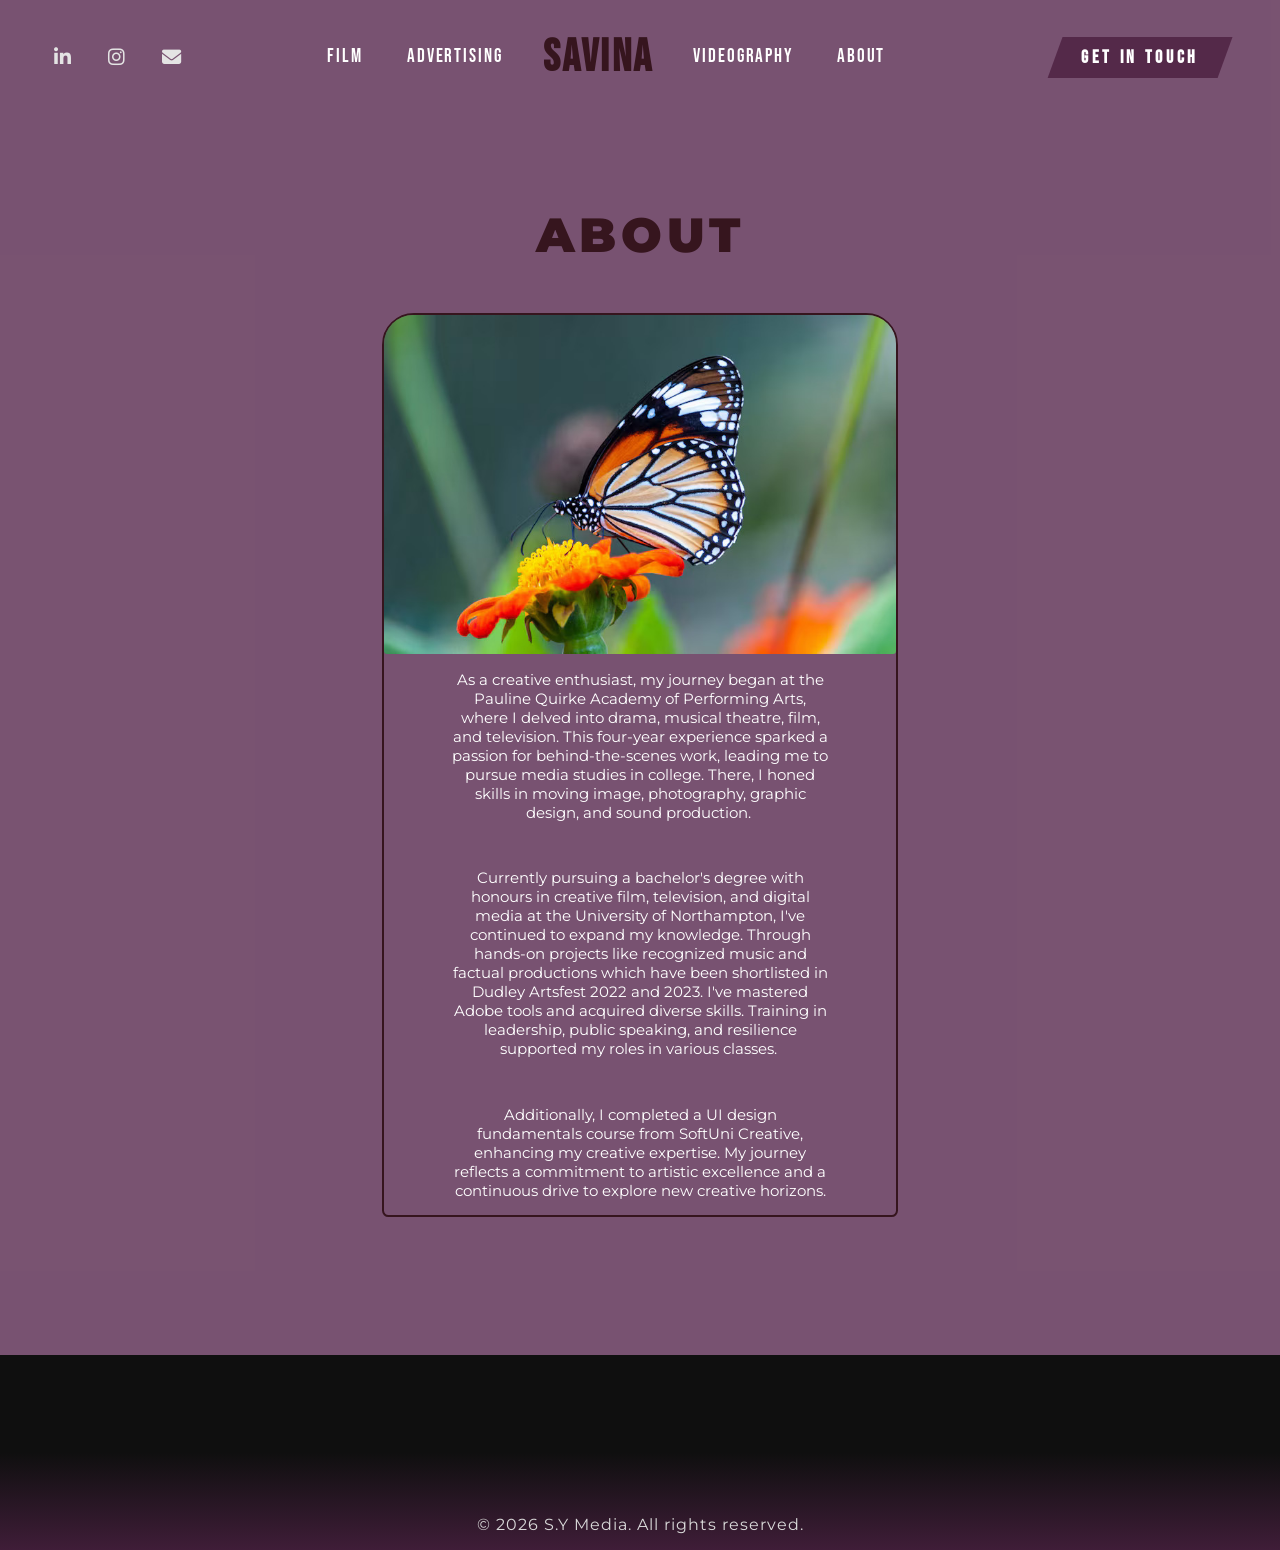
==== about.html @ eca051d2 "mobile navbar setup" ====
<!DOCTYPE html>
<html lang="en">

<head>
    <meta charset="UTF-8">
    <meta name="viewport" content="width=device-width, initial-scale=1.0">
    <title>About</title>
    <link rel="stylesheet" href="style.css">
    <link rel="stylesheet" href="https://cdnjs.cloudflare.com/ajax/libs/font-awesome/6.5.1/css/all.min.css">
    <script src="script.js" defer></script>
</head>

<body>

    <div class="hero-about">
        <nav>
            <a class="expand-nav"></a>
            <a class="retract-nav"></a>
            <div class="icons">
                <a href="https://www.linkedin.com/in/savina-y/" target="_blank"><i
                        class="fa-brands fa-linkedin-in"></i></a>
                <a href="https://www.instagram.com/savina.y.media/" target="_blank"><i
                        class="fa-brands fa-instagram"></i></a>
                <a href="mailto:savina.yona@gmail.com"><i class="fa-solid fa-envelope"></i></a>
            </div>
            <ul>
                <li><a href="index.html" class="savina-navbar-mobile">Savina</a></li>
                <li><a href="film.html" class="underline-anim">Film</a></li>
                <li><a href="advertising.html" class="underline-anim">Advertising</a></li>
                <li><a href="index.html" class="savina-navbar">Savina</a></li>
                <li><a href="videography.html" class="underline-anim">videography</a></li>
                <li><a href="about.html" class="underline-anim">About</a></li>
            </ul>
            <div class="get-in-touch">
                <a href="mailto:savina.yona@gmail.com">get in touch</a>
            </div>
        </nav>

        <header class="about">
            <h1>About</h1>
            <div class="about-container">
                <div class="about-writing">
                    <p>
                        As a creative enthusiast, my journey began at the Pauline Quirke Academy of Performing Arts,
                        where I
                        delved into drama, musical theatre, film, and television. This four-year experience sparked a
                        passion for behind-the-scenes work, leading me to pursue media studies in college. There, I
                        honed
                        skills in moving image, photography, graphic design, and sound production. 
                    </p>
                    <p>
                        Currently pursuing a bachelor's degree with honours in creative film, television, and digital
                        media
                        at the University of Northampton, I've continued to expand my knowledge. Through hands-on
                        projects
                        like recognized music and factual productions which have been shortlisted in Dudley Artsfest
                        2022
                        and 2023. I've mastered Adobe tools and acquired diverse skills. Training in leadership, public
                        speaking, and resilience supported my roles in various classes. 
                    </p>
                    <p>
                        Additionally, I completed a UI design fundamentals course from SoftUni Creative, enhancing my
                        creative expertise. My journey reflects a commitment to artistic excellence and a continuous
                        drive
                        to explore new creative horizons.
                    </p>
                </div>
                <img src="./assets/image-1.jpg" alt="Savina Yonashkova">
            </div>
        </header>
    </div>

    <footer>
        <p>&copy; 2026 S.Y Media. All rights reserved.</p>
    </footer>
</body>

</html>
---- style.css ----
@import url('https://fonts.googleapis.com/css2?family=Bebas+Neue&family=Titan+One&display=swap');
@import url('https://fonts.googleapis.com/css2?family=Montserrat:ital,wght@0,100..900;1,100..900&display=swap');

:root {
    --accent-color: #36151E;
}

* {
    font-family: "Bebas Neue", sans-serif;
    padding: 0;
    margin: 0;
}



/* Background Video */
.hero {
    position: relative;
    height: 100vh;
    overflow: hidden;
}

#bg-video {
    position: absolute;
    top: 0;
    left: 0;
    width: 100%;
    height: 100%;
    object-fit: cover;
    z-index: -1;
}

.hero nav {
    position: absolute;
    top: 0;
    left: 0;
    width: 100%;
}

.hero header {
    position: absolute;
    top: 40%;
    left: 50%;
    transform: translate(-50%, -50%);
    z-index: 1;
    text-align: center;
}

nav {
    z-index: 1;
}

.hero::after {
    content: "";
    position: absolute;
    inset: 0;
    background: rgba(0, 0, 0, 0.507);
}



/* Navbar */
.savina-navbar-mobile {
    display: none;
}

nav {
    display: flex;
    align-items: center;
}

nav ul {
    display: flex;
    margin: 0 auto;
    gap: 1rem;
    align-items: center;
}

.get-in-touch {

    position: relative;
    margin: 2em 3em;
    letter-spacing: .2em;
    padding: .5em 1.2em;
    font-weight: 100;
    font-size: 1.15em;
    cursor: pointer;
}

.get-in-touch::before {
    content: "";
    position: absolute;
    inset: 0;
    background: var(--accent-color);
    transform: skew(340deg);
    z-index: -1;
}

.get-in-touch:hover::before {
    background: #7c3b4c;
}

.get-in-touch a {
    color: white;
}

.savina-navbar {
    width: auto;
    max-width: none;
    font-size: 2.8em;
    letter-spacing: -1px;
    letter-spacing: .05em;
    color: var(--accent-color);
    font-weight: 1000;
    align-self: center;
    margin: 0;
}

nav .icons {
    margin-left: 1.5em;
}

nav i {
    padding: .25em;
    font-size: 1.2em;
    color: #e4e4e4;

}

.icons a {
    display: inline-flex;
    width: 45px;
    height: 45px;
    align-items: center;
    justify-content: center;
    border-radius: 50%;
    color: #091114;
    transition: all 0.3s ease;
}

/* LinkedIn */
.icons a:nth-child(1):hover {
    color: white;
    text-shadow:
        0 0 10px #0ce5da,
        0 0 20px #0ce5da;
    transform: translateY(-3px) scale(1.1);
}

/* Instagram */
.icons a:nth-child(2):hover {
    color: white;
    text-shadow:
        0 0 8px #833ab4,
        0 0 16px #c13584;
    transform: translateY(-3px) scale(1.1);
}

/* Email */
.icons a:nth-child(3):hover {
    color: white;
    text-shadow:
        0 0 8px #dfc1c1,
        0 0 16px #c13584;
    transform: translateY(-3px) scale(1.1);
}

nav li {
    list-style: none
}

nav a {
    margin: 0.5em;
    margin: .2em;
    font-weight: 600;
    text-transform: uppercase;
    text-decoration: none;
}

nav ul a {
    position: relative;
    letter-spacing: .1em;
    padding: 0 10px;
    display: block;
    color: #fff;
    font-weight: 200;
    font-size: 1.2em;
    line-height: 2em;
}

nav ul a.underline-anim::after {
    content: "";
    position: absolute;
    left: 0;
    bottom: -3px;
    width: 100%;
    height: 2px;
    background: white;
    transform: scaleX(0);
    transform-origin: center;
    transition: transform 0.4s ease;
}

nav ul a:hover::after {
    transform: scaleX(1);
}



/* Header */
header {
    background-color: transparent;
    color: white;
    grid-area: header;
    display: flex;
    justify-content: center;
    align-items: center;
    flex-direction: column;
}

header div {
    display: flex;
    flex-direction: row;
    justify-content: center;
    align-items: center;
}

header h1 {
    text-transform: uppercase;
    letter-spacing: .03em;
    padding: 0em .15em;
    font-size: 5em;
    line-height: 85px;
    font-weight: 900;
}

header div h1 {
    font-family: "Montserrat", sans-serif;
    background: linear-gradient(110deg, #ffffff, var(--accent-color));
    -webkit-background-clip: text;
    -webkit-text-fill-color: transparent;
}

header>h1 {
    font-size: 3em;
    font-weight: 400;
    line-height: 60px;
    letter-spacing: 10px;
}


/* Headers without the background video */
.hero-film,
.hero-advertising,
.hero-videography,
.hero-about {
    background-color: #5c2e53d2;
    height: min-content;
}

.film,
.advertising,
.videography,
.about {
    display: flex;
    flex-direction: column;
    align-items: center;
    justify-content: center;

    margin: 7% 0;
    height: 100%;
}

.film h1,
.advertising h1,
.videography h1,
.about h1 {
    font-family: "Montserrat", sans-serif;
    font-size: 3em;
    font-weight: 900;
    text-transform: uppercase;
    letter-spacing: .1em;
    color: var(--accent-color);
}

.film div,
.advertising div {
    width: 50%;
    margin: 3% auto 0;

    display: grid;
    grid-template-columns: repeat(auto-fit, minmax(280px, 1fr));
    gap: 3em;

    padding: 0 1rem;
    box-sizing: border-box;
}

.videography div {
    display: flex;
    margin-top: 3%;
    align-items: center;
    justify-content: center;
}

.film iframe,
.advertising iframe,
.videography iframe {
    width: 100%;
    aspect-ratio: 16 / 9;
    border-radius: 1em;
    cursor: pointer;
    border: none;
}


/* About */
.about-container {
    display: flex;

    width: 40%;
    margin: 3em 0;
    border: 2px solid var(--accent-color);
    border-top-left-radius: 2em;
    border-top-right-radius: 2em;
    border-bottom-right-radius: .4em;
    border-bottom-left-radius: .4em;
    flex-direction: column-reverse;
}

.about-writing {
    display: flex;
    flex-direction: column;
    gap: 1em;
    align-items: center;
    justify-content: center;
}

.about-writing p {
    font-family: "Montserrat", sans-serif;
    text-align: center;
    padding: 0 4em;
    margin: 1em .3em;
    color: #fff;
    font-size: clamp(.9em, 1.2vw, 1.15em);
    font-weight: 400;
    max-width: 800px;
}


.about img {
    width: 100%;
    height: 100%;
    object-fit: cover;

    border-top-left-radius: 1.8em;
    border-top-right-radius: 1.8em;

    border-bottom-right-radius: .2em;
    border-bottom-left-radius: .2em;
}


/* Aside */
aside {
    grid-area: aside;
    background-color: var(--accent-color);
    padding: 1em;
    position: relative;
    display: flex;
    flex-direction: column;
    justify-content: center;
    align-items: center;
}

#aside-card {
    position: relative;
    display: grid;
    grid-template-columns: 1fr 1fr;
    background-color: var(--accent-color);
    margin: 4em 5em;
    justify-items: center;
    align-items: center;
}

#aside-card p {
    font-family: "Montserrat", sans-serif;
    text-align: center;
    padding: 15% 1em;
    padding-left: 10%;
    color: #fff;
    font-size: clamp(.9em, 1.2vw, 1.15em);
    font-weight: 400;
}

#aside-card video {
    width: 30em;
    border-radius: 1em;
    margin-left: 3em;
    cursor: pointer;
}

.ad-bttn {
    position: absolute;
    top: 0;
    left: 50%;
    transform: translate(-50%, -100%);

    width: 20%;
    background: var(--accent-color);
    color: white;
    padding: .74em 4em;
    text-transform: uppercase;
    clip-path: polygon(8% 0, 92% 0, 100% 100%, 0% 100%);

    display: flex;
    align-items: center;
    justify-content: center;

    z-index: 10;
}

.ad-bttn a {
    color: #fff;
    text-align: center;
    text-decoration: none;
    font-size: 1.7em;
    font-weight: 100;
    letter-spacing: .08em;
}


/* Main */
main {
    background-color: #0f0f0f;
    color: white;
    grid-area: main;
}


/* Animated banner */
.banners {
    display: flex;
    flex-direction: column;
    overflow: hidden;
    margin: 4em 0;
}

.banner {
    overflow: hidden;
    white-space: nowrap;
    padding: 1.2em 0;
}

/* colors */
.banner:nth-child(1) {
    background-color: #726DA8;
}

.banner:nth-child(2) {
    background-color: var(--accent-color);
    z-index: 5;
}

.banner:nth-child(3) {
    background-color: #CEB7B3;
}

.banner-angled {
    transform: rotate(-3deg);
    width: 150%;
    margin-left: -25%;
}

/* marquee system */
.track {
    display: flex;
    width: max-content;
}

/* each half */
.group {
    display: flex;
}

/* text */
.track span {
    font-family: "Montserrat", sans-serif;
    font-size: 2.5rem;
    font-weight: bold;
    color: #091114;
    padding-right: 3.5rem;
}

@keyframes marquee {
    from {
        transform: translateX(0);
    }

    to {
        transform: translateX(-50%);
    }
}

/* apply animation */
.banner-right .track,
.banner-left .track {
    animation: marquee 100s linear infinite;
}

.banner-angled .track {
    animation: marquee 80s linear infinite;
}



/* My work cards */
.work-cards {
    display: grid;
    grid-template-columns: repeat(auto-fit, minmax(280px, 1fr));
    grid-auto-rows: 260px;
    gap: 1.5rem;
    margin: 4em 5vw;
}


/* Base card */
.card {
    position: relative;
    overflow: hidden;
    border-radius: 1.2rem;
    background: #111;
    transition:
        transform 0.3s ease,
        box-shadow 0.3s ease;
}


/* Featured variations */
.card.large {
    grid-column: span 2;
    grid-row: span 2;
}

.card.wide {
    grid-column: span 2;
}

.card.tall {
    grid-row: span 2;
}


/* Images */
.work-cards img {
    width: 100%;
    height: 100%;
    object-fit: cover;
    display: block;
    transition: transform 0.4s ease;
    cursor: pointer;
}


/* Hover effects */
.card:hover {
    transform: translateY(-6px);
    box-shadow: 0 12px 30px rgba(0, 0, 0, 0.25);
}

.card:hover img {
    transform: scale(1.05);
}


/* Slanted button */
.slanted-bttn {
    position: absolute;
    left: 2rem;
    bottom: 2rem;
    display: inline-block;
    z-index: 5;
}


/* Slanted button background */
.slanted-bttn::before {
    content: "";
    position: absolute;
    inset: 0;
    background: #ececec;
    transform: skew(-20deg);
    border-radius: 0.4rem;
    z-index: -1;
}


/* Slanted button text */
.slanted-bttn a {
    position: relative;
    display: inline-block;
    color: #091114;
    text-decoration: none;
    font-size: clamp(1rem, 2vw, 1.3rem);
    letter-spacing: .08em;
    padding: 0.7em 1.2em;
    font-weight: 600;
    z-index: 2;
}


/* Slanted button hover */
.slanted-bttn:hover::before {
    transform: skew(-20deg) scale(1.05);
    background: #ffffff;
}


/* Work Title */
.work-title {
    margin-top: 5em;
    display: flex;
    flex-direction: row;
    justify-content: center;
    align-items: center;
    font-size: 1.5em;
    gap: .2em;
}

.work-title h1:nth-child(1) {
    color: #ececec;
}

.work-title h1:nth-child(2) {
    color: var(--accent-color);
}



/* Footer */
footer {
    grid-area: footer;
    background: linear-gradient(180deg, #0f0f0f, #0f0f0f, #3f1d38);
}

footer p {
    font-family: "Montserrat", sans-serif;
    font-size: 1em;
    letter-spacing: 1px;
    margin: 1em;
    margin-top: 10em;
    text-align: center;
    color: #dadada;
}



/* Grid Layout */
body {
    display: grid;
    grid-template-columns: 100%;
    grid-template-rows: auto;
    grid-template-areas:
        "nav"
        "header"
        "aside"
        "main"
        "footer";
}



/* Mobile version */
@media (max-width: 900px) {

    /* Navbar */
    .get-in-touch {
        display: none;
    }

    .retract-nav {
        display: none;
    }

    .savina-navbar {
        display: none;
    }

    .icons {
        display: none;
    }


    nav {
        position: fixed;
        flex-direction: column;
        align-items: flex-start;
        justify-content: center;
        z-index: 1000;
    }

    nav::before {
        content: "";
        position: absolute;
        inset: 0;
        background-color: #36151eee;

        transform: translateX(-100%);
        transition: transform 0.4s ease-in-out;
    }

    nav ul {
        margin: 1.5em;
        z-index: 1000;
        display: flex;
        flex-direction: column;
        align-items: flex-start;
        justify-content: flex-start;

        transform: translateX(-200%);
        transition: transform 0.4s ease-in-out;
    }


    nav.open::before {
        transform: translateX(0);
    }

    nav.open ul {
        transform: translateX(0);
    }

    .savina-navbar-mobile {
        display: block;
    }

    /* BURGER ICON */
    .expand-nav,
    .retract-nav {
        position: relative;
        margin: 0% 9%;
        margin-top: 7%;
        height: 2em;
        width: 2.5em;
        border-top: .35em solid white;
        border-bottom: .35em solid white;
    }

    .expand-nav::before,
    .retract-nav::before {
        content: '';
        position: absolute;
        top: 50%;
        left: 0;
        width: 100%;
        transform: translateY(-50%);
        border-top: .35em solid #fff;
    }



    /* Header */
    .hero header {
        position: absolute;
        top: 40%;
        left: 50%;
        transform: translate(-50%, -50%);
        text-align: center;
        z-index: 2;
    }
}
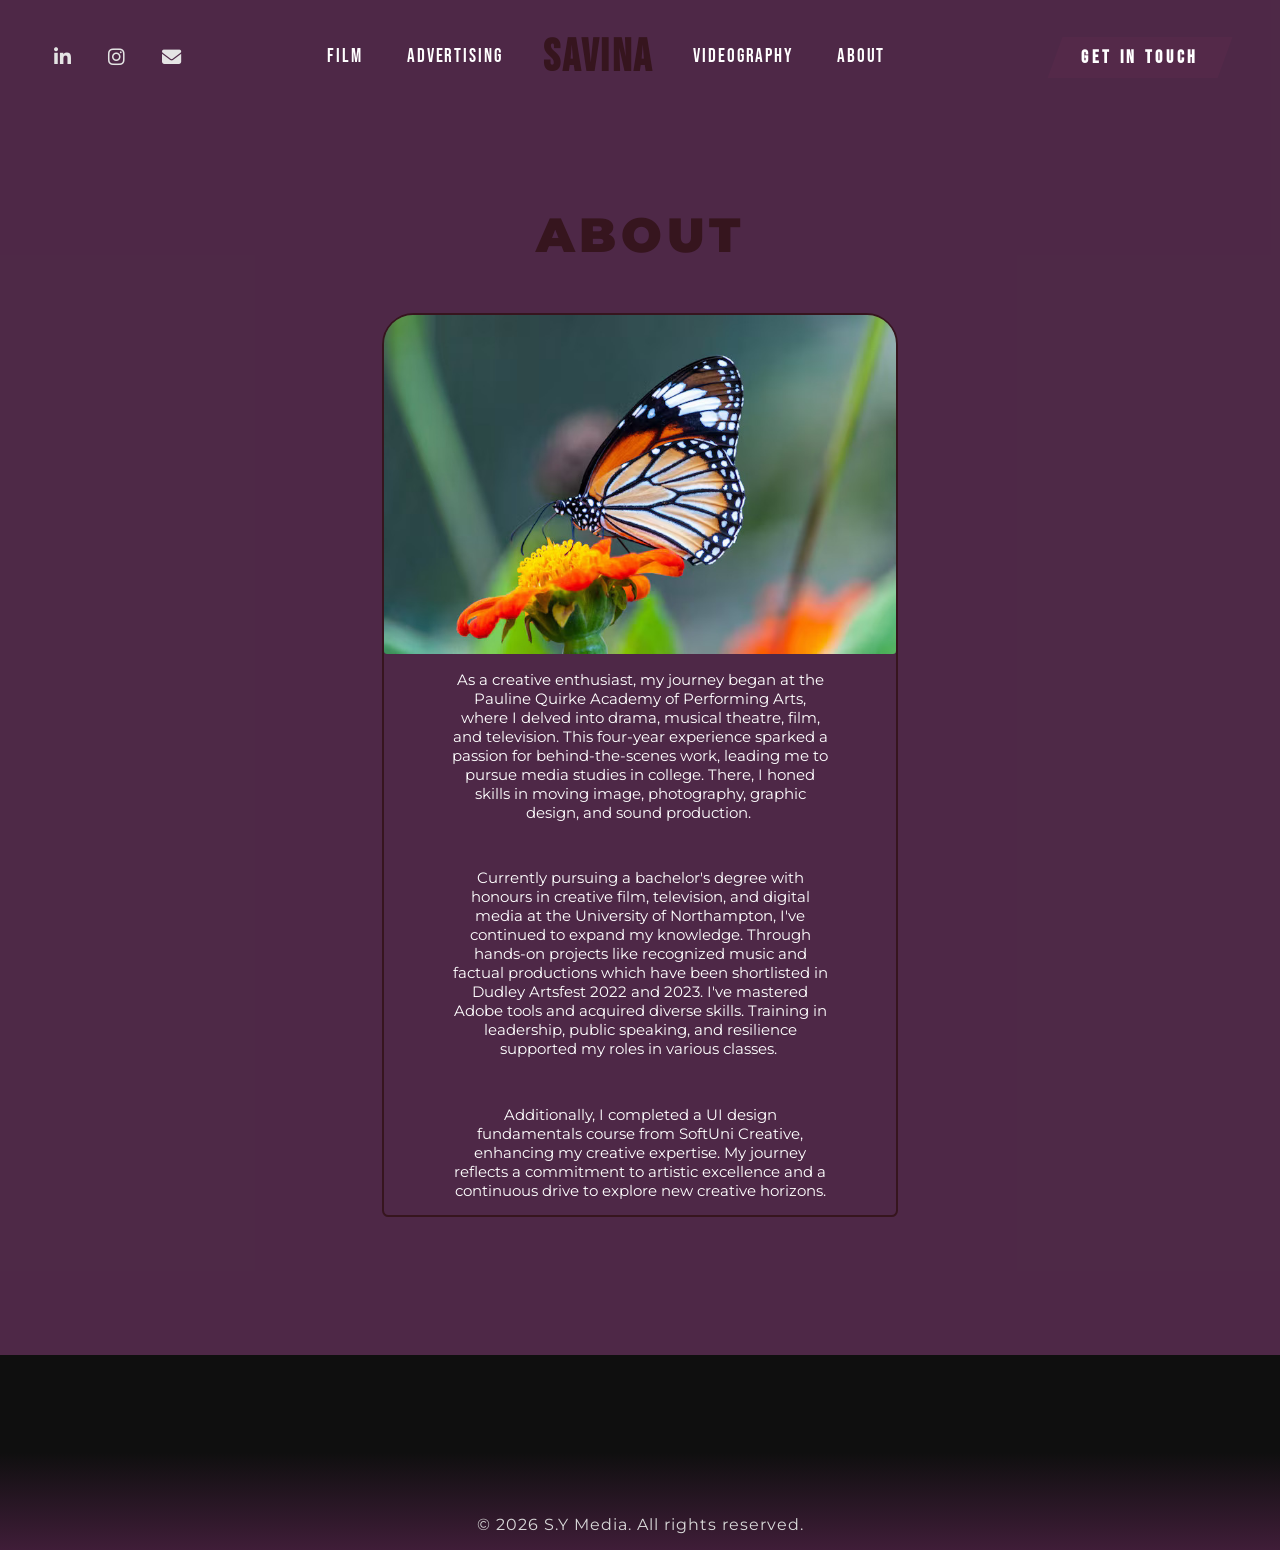
==== commit 8ea2bf5a: "mobile optimisation done for every page" ====
--- a/about.html
+++ b/about.html
@@ -24,10 +24,10 @@
                 <a href="mailto:savina.yona@gmail.com"><i class="fa-solid fa-envelope"></i></a>
             </div>
             <ul>
-                <li><a href="index.html" class="savina-navbar-mobile">Savina</a></li>
+                <li><a href="index.html" class="savina-navbar-mobile">Home</a></li>
                 <li><a href="film.html" class="underline-anim">Film</a></li>
                 <li><a href="advertising.html" class="underline-anim">Advertising</a></li>
-                <li><a href="index.html" class="savina-navbar">Savina</a></li>
+                <li class="hide-mobile"><a href="index.html" class="savina-navbar">Savina</a></li>
                 <li><a href="videography.html" class="underline-anim">videography</a></li>
                 <li><a href="about.html" class="underline-anim">About</a></li>
             </ul>
--- a/style.css
+++ b/style.css
@@ -657,6 +657,7 @@
 
 /* Grid Layout */
 body {
+    background-color: #0f0f0f;
     display: grid;
     grid-template-columns: 100%;
     grid-template-rows: auto;
@@ -670,26 +671,36 @@
 
 
 
+
 /* Mobile version */
 @media (max-width: 900px) {
 
     /* Navbar */
     .get-in-touch {
-        display: none;
+        position: absolute;
+        top: -2.5%;
+        right: -10%;
+
+        z-index: -1;
+        width: 6.5em;
+    }
+
+    .get-in-touch a {
+        font-size: .9em;
     }
 
     .retract-nav {
         display: none;
     }
 
-    .savina-navbar {
+    .savina-navbar,
+    .hide-mobile {
         display: none;
     }
 
     .icons {
         display: none;
     }
-
 
     nav {
         position: fixed;
@@ -697,6 +708,7 @@
         align-items: flex-start;
         justify-content: center;
         z-index: 1000;
+        width: 100vw;
     }
 
     nav::before {
@@ -768,4 +780,123 @@
         text-align: center;
         z-index: 2;
     }
+
+
+
+    /* Headers without the background video */
+    .film,
+    .advertising,
+    .videography,
+    .about {
+        margin: 40% 0;
+    }
+
+    .film h1,
+    .advertising h1,
+    .videography h1,
+    .about h1 {
+        font-size: 2em;
+    }
+
+    .film div,
+    .advertising div {
+        width: 100%;
+        margin: 5% 0;
+
+        grid-template-columns: 1fr;
+    }
+
+    .videography iframe {
+        margin-top: 1em;
+        width: 100%;
+        height: 100%;
+    }
+
+
+
+    /* Aside */
+    #aside-card {
+        grid-template-columns: 1fr;
+    }
+
+    #aside-card p {
+        font-size: 1em;
+        width: 150%;
+    }
+
+    #aside-card video {
+        width: 150%;
+    }
+
+    .ad-bttn {
+        position: absolute;
+        top: 0;
+        left: 50%;
+        transform: translate(-50%, -99%);
+
+        width: 40%;
+        background: var(--accent-color);
+        color: white;
+        padding: .74em 4em;
+        text-transform: uppercase;
+        clip-path: polygon(15% 0, 85% 0, 100% 100%, 0% 100%);
+
+        display: flex;
+        align-items: center;
+        justify-content: center;
+
+        z-index: 10;
+    }
+
+    .ad-bttn a {
+        font-size: 1.4em;
+        letter-spacing: .1em;
+    }
+
+
+
+    /* About */
+    .about-container {
+        width: 80%;
+    }
+
+    .about-writing {
+        gap: 1em;
+    }
+
+    .about-writing p {
+        padding: 0 1em;
+        margin: 1em .3em;
+        font-size: .9em;
+    }
+
+
+    .about img {
+        margin-bottom: 2em;
+    }
+
+
+
+
+    /* Main */
+    .banner {
+        padding: .4em 0;
+    }
+
+    .track span {
+        font-size: 2rem;
+    }
+
+    .work-cards {
+        grid-template-columns: 1fr;
+        gap: 3rem;
+        margin: 4em 5vw;
+    }
+
+
+
+    /* Footer */
+    footer p {
+        font-size: .9em;
+    }
 }
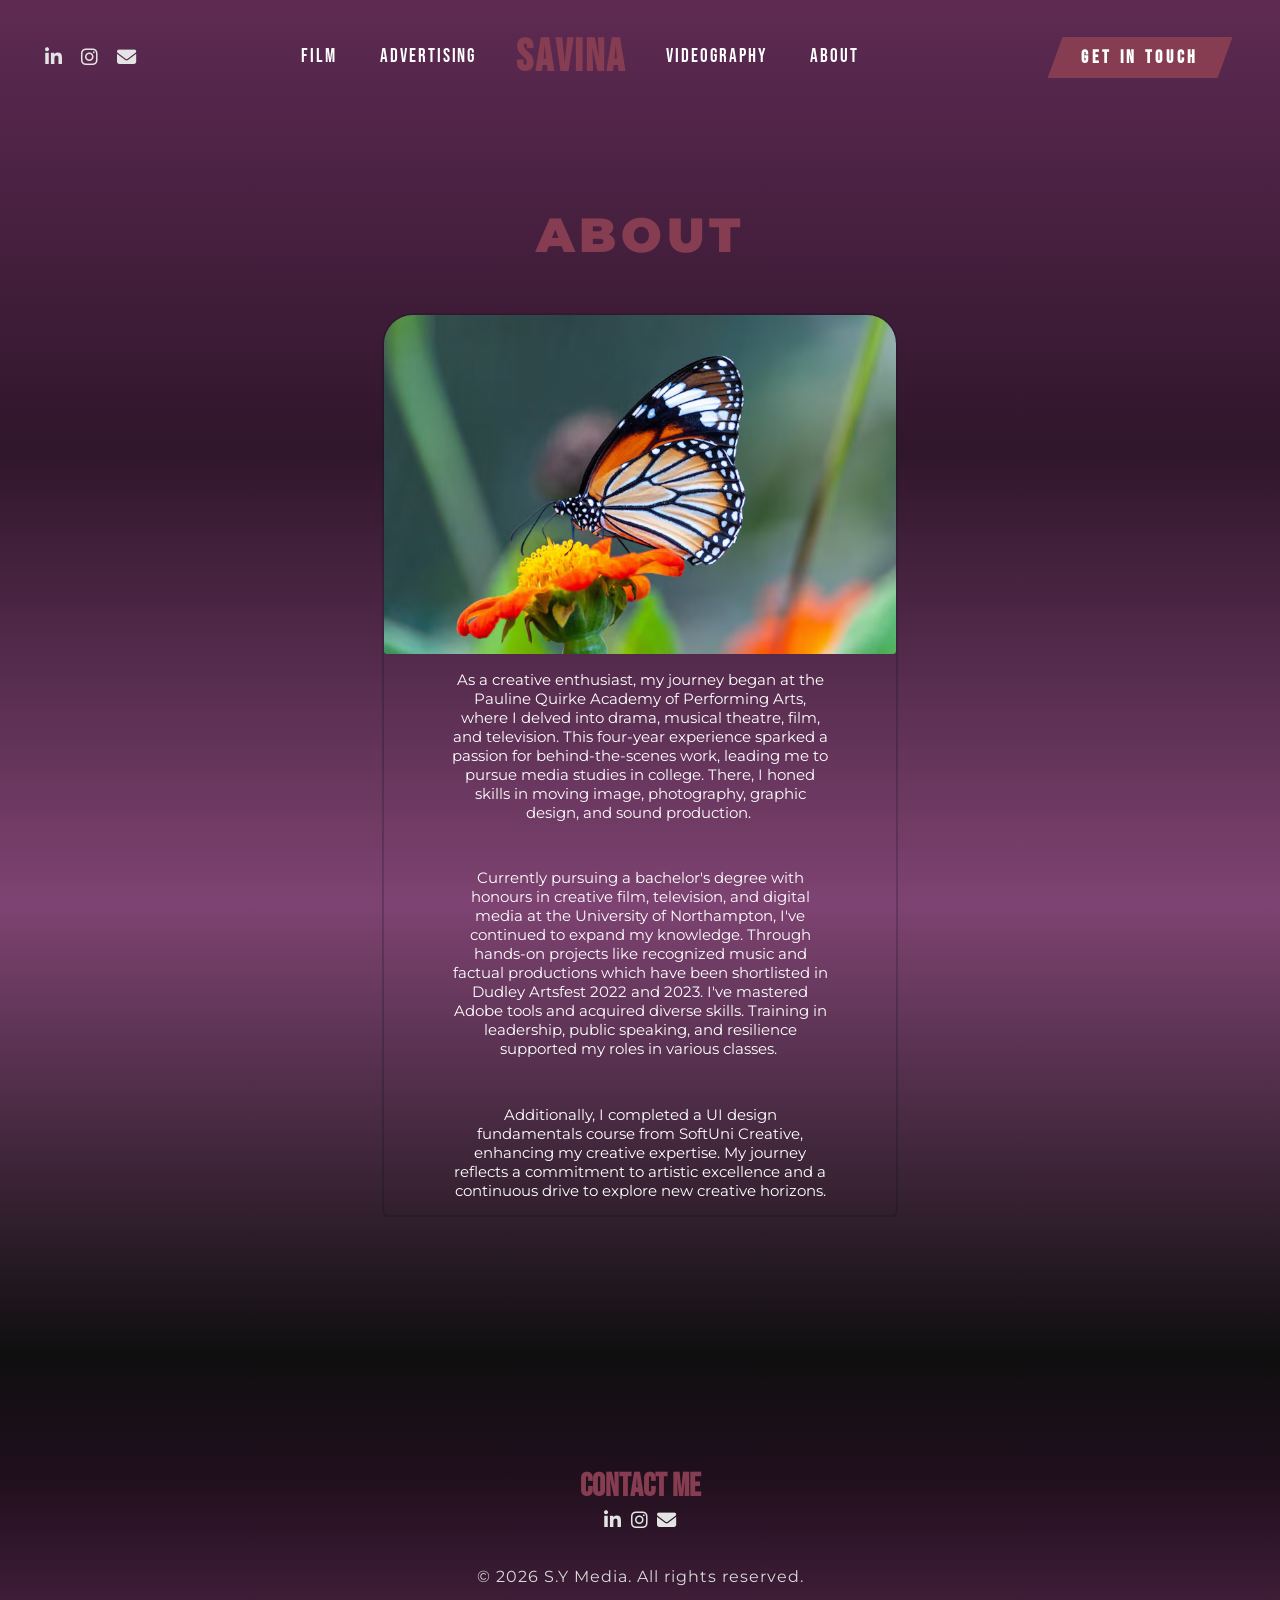
==== commit b11d89a5: "fixed bugs" ====
--- a/about.html
+++ b/about.html
@@ -71,6 +71,16 @@
     </div>
 
     <footer>
+        <div class="contact-me">
+            <h1>Contact Me</h1>
+            <div>
+                <a href="https://www.linkedin.com/in/savina-y/" target="_blank"><i
+                        class="fa-brands fa-linkedin-in"></i></a>
+                <a href="https://www.instagram.com/savina.y.media/" target="_blank"><i
+                        class="fa-brands fa-instagram"></i></a>
+                <a href="mailto:savina.yona@gmail.com" target="_blank"><i class="fa-solid fa-envelope"></i></a>
+            </div>
+        </div>
         <p>&copy; 2026 S.Y Media. All rights reserved.</p>
     </footer>
 </body>
--- a/style.css
+++ b/style.css
@@ -1,12 +1,19 @@
 @import url('https://fonts.googleapis.com/css2?family=Bebas+Neue&family=Titan+One&display=swap');
 @import url('https://fonts.googleapis.com/css2?family=Montserrat:ital,wght@0,100..900;1,100..900&display=swap');
 
+
+
+/* 
+==================
+= Global Designs =
+==================
+*/
+
 :root {
-    --accent-color: #36151E;
+    --accent-color: #863d51;
 }
 
 * {
-    font-family: "Bebas Neue", sans-serif;
     padding: 0;
     margin: 0;
 }
@@ -47,14 +54,16 @@
 }
 
 nav {
-    z-index: 1;
-}
-
-.hero::after {
-    content: "";
+    z-index: 2;
+}
+
+.hero header {
     position: absolute;
-    inset: 0;
-    background: rgba(0, 0, 0, 0.507);
+    top: 40%;
+    left: 50%;
+    transform: translate(-50%, -50%);
+    z-index: 2;
+    text-align: center;
 }
 
 
@@ -65,6 +74,7 @@
 }
 
 nav {
+    grid-area: nav;
     display: flex;
     align-items: center;
 }
@@ -79,6 +89,7 @@
 .get-in-touch {
 
     position: relative;
+    isolation: isolate;
     margin: 2em 3em;
     letter-spacing: .2em;
     padding: .5em 1.2em;
@@ -93,7 +104,7 @@
     inset: 0;
     background: var(--accent-color);
     transform: skew(340deg);
-    z-index: -1;
+    z-index: 0;
 }
 
 .get-in-touch:hover::before {
@@ -101,14 +112,15 @@
 }
 
 .get-in-touch a {
+    position: relative;
     color: white;
+    z-index: 1;
 }
 
 .savina-navbar {
     width: auto;
     max-width: none;
     font-size: 2.8em;
-    letter-spacing: -1px;
     letter-spacing: .05em;
     color: var(--accent-color);
     font-weight: 1000;
@@ -120,14 +132,15 @@
     margin-left: 1.5em;
 }
 
-nav i {
+nav i,
+.contact-me i {
     padding: .25em;
     font-size: 1.2em;
     color: #e4e4e4;
 
 }
 
-.icons a {
+.icons a .contact-me .icons a .contact-me a {
     display: inline-flex;
     width: 45px;
     height: 45px;
@@ -135,11 +148,16 @@
     justify-content: center;
     border-radius: 50%;
     color: #091114;
-    transition: all 0.3s ease;
-}
+    transition:
+        transform 0.3s ease,
+        color 0.3s ease,
+        text-shadow 0.3s ease;
+}
+
 
 /* LinkedIn */
-.icons a:nth-child(1):hover {
+.icons a:nth-child(1):hover,
+.contact-me a:nth-child(1):hover {
     color: white;
     text-shadow:
         0 0 10px #0ce5da,
@@ -147,8 +165,10 @@
     transform: translateY(-3px) scale(1.1);
 }
 
+
 /* Instagram */
-.icons a:nth-child(2):hover {
+.icons a:nth-child(2):hover,
+.contact-me a:nth-child(2):hover {
     color: white;
     text-shadow:
         0 0 8px #833ab4,
@@ -156,8 +176,10 @@
     transform: translateY(-3px) scale(1.1);
 }
 
+
 /* Email */
-.icons a:nth-child(3):hover {
+.icons a:nth-child(3):hover,
+.contact-me a:nth-child(3):hover {
     color: white;
     text-shadow:
         0 0 8px #dfc1c1,
@@ -249,12 +271,13 @@
 }
 
 
+
 /* Headers without the background video */
 .hero-film,
 .hero-advertising,
 .hero-videography,
 .hero-about {
-    background-color: #5c2e53d2;
+    background: linear-gradient(180deg, #5e2a53, #30162b, #7e4372, #0f0f0f);
     height: min-content;
 }
 
@@ -320,7 +343,7 @@
 
     width: 40%;
     margin: 3em 0;
-    border: 2px solid var(--accent-color);
+    border: 2px solid #09111436;
     border-top-left-radius: 2em;
     border-top-right-radius: 2em;
     border-bottom-right-radius: .4em;
@@ -404,7 +427,7 @@
     position: absolute;
     top: 0;
     left: 50%;
-    transform: translate(-50%, -100%);
+    transform: translate(-50%, -99%);
 
     width: 20%;
     background: var(--accent-color);
@@ -436,82 +459,6 @@
     color: white;
     grid-area: main;
 }
-
-
-/* Animated banner */
-.banners {
-    display: flex;
-    flex-direction: column;
-    overflow: hidden;
-    margin: 4em 0;
-}
-
-.banner {
-    overflow: hidden;
-    white-space: nowrap;
-    padding: 1.2em 0;
-}
-
-/* colors */
-.banner:nth-child(1) {
-    background-color: #726DA8;
-}
-
-.banner:nth-child(2) {
-    background-color: var(--accent-color);
-    z-index: 5;
-}
-
-.banner:nth-child(3) {
-    background-color: #CEB7B3;
-}
-
-.banner-angled {
-    transform: rotate(-3deg);
-    width: 150%;
-    margin-left: -25%;
-}
-
-/* marquee system */
-.track {
-    display: flex;
-    width: max-content;
-}
-
-/* each half */
-.group {
-    display: flex;
-}
-
-/* text */
-.track span {
-    font-family: "Montserrat", sans-serif;
-    font-size: 2.5rem;
-    font-weight: bold;
-    color: #091114;
-    padding-right: 3.5rem;
-}
-
-@keyframes marquee {
-    from {
-        transform: translateX(0);
-    }
-
-    to {
-        transform: translateX(-50%);
-    }
-}
-
-/* apply animation */
-.banner-right .track,
-.banner-left .track {
-    animation: marquee 100s linear infinite;
-}
-
-.banner-angled .track {
-    animation: marquee 80s linear infinite;
-}
-
 
 
 /* My work cards */
@@ -536,21 +483,6 @@
 }
 
 
-/* Featured variations */
-.card.large {
-    grid-column: span 2;
-    grid-row: span 2;
-}
-
-.card.wide {
-    grid-column: span 2;
-}
-
-.card.tall {
-    grid-row: span 2;
-}
-
-
 /* Images */
 .work-cards img {
     width: 100%;
@@ -559,17 +491,6 @@
     display: block;
     transition: transform 0.4s ease;
     cursor: pointer;
-}
-
-
-/* Hover effects */
-.card:hover {
-    transform: translateY(-6px);
-    box-shadow: 0 12px 30px rgba(0, 0, 0, 0.25);
-}
-
-.card:hover img {
-    transform: scale(1.05);
 }
 
 
@@ -609,13 +530,6 @@
 }
 
 
-/* Slanted button hover */
-.slanted-bttn:hover::before {
-    transform: skew(-20deg) scale(1.05);
-    background: #ffffff;
-}
-
-
 /* Work Title */
 .work-title {
     margin-top: 5em;
@@ -639,8 +553,31 @@
 
 /* Footer */
 footer {
+    display: flex;
+    align-items: center;
+    flex-direction: column;
+    justify-content: center;
+}
+
+.contact-me {
+    margin-top: 7em;
+    display: flex;
+    flex-direction: column;
+    align-items: center;
+    justify-content: center;
+}
+
+.contact-me div {
+    display: flex;
+}
+
+.contact-me h1 {
+    color: var(--accent-color);
+}
+
+footer {
     grid-area: footer;
-    background: linear-gradient(180deg, #0f0f0f, #0f0f0f, #3f1d38);
+    background: linear-gradient(180deg, #0f0f0f, #200f1d, #3f1d38);
 }
 
 footer p {
@@ -648,7 +585,7 @@
     font-size: 1em;
     letter-spacing: 1px;
     margin: 1em;
-    margin-top: 10em;
+    margin-top: 2em;
     text-align: center;
     color: #dadada;
 }
@@ -657,6 +594,7 @@
 
 /* Grid Layout */
 body {
+    font-family: "Bebas Neue", sans-serif;
     background-color: #0f0f0f;
     display: grid;
     grid-template-columns: 100%;
@@ -672,11 +610,127 @@
 
 
 
-/* Mobile version */
+
+/* Desktop */
+@media (min-width: 900px) {
+
+    /* Animated banner */
+    .banners {
+        display: flex;
+        flex-direction: column;
+        overflow: hidden;
+        margin: 4em 0;
+    }
+
+    .banner {
+        overflow: hidden;
+        white-space: nowrap;
+        padding: 1.2em 0;
+    }
+
+    /* colors */
+    .banner:nth-child(1) {
+        background-color: #726DA8;
+    }
+
+    .banner:nth-child(2) {
+        background-color: var(--accent-color);
+        z-index: 5;
+    }
+
+    .banner:nth-child(3) {
+        background-color: #CEB7B3;
+    }
+
+    .banner-angled {
+        transform: rotate(-3deg);
+        width: 150%;
+        margin-left: -25%;
+    }
+
+    /* marquee system */
+    .track {
+        display: flex;
+        width: max-content;
+    }
+
+    /* each half */
+    .group {
+        display: flex;
+    }
+
+    /* text */
+    .track span {
+        font-family: "Montserrat", sans-serif;
+        font-size: 2.5rem;
+        font-weight: bold;
+        color: #091114;
+        padding-right: 3.5rem;
+    }
+
+    @keyframes marquee {
+        from {
+            transform: translateX(0);
+        }
+
+        to {
+            transform: translateX(-50%);
+        }
+    }
+
+    /* apply animation */
+    .banner-right .track,
+    .banner-left .track {
+        animation: marquee 100s linear infinite;
+    }
+
+    .banner-angled .track {
+        animation: marquee 80s linear infinite;
+    }
+
+
+    /* Cards */
+    .card:hover {
+        transform: translateY(-6px);
+        box-shadow: 0 12px 30px rgba(0, 0, 0, 0.25);
+    }
+
+    .card:hover img {
+        transform: scale(1.05);
+    }
+
+    /* Featured variations */
+    .card.large {
+        grid-column: span 2;
+        grid-row: span 2;
+    }
+
+    .card.wide {
+        grid-column: span 2;
+    }
+
+    .card.tall {
+        grid-row: span 2;
+    }
+
+    /* Slanted button hover */
+    .slanted-bttn:hover::before {
+        transform: skew(-20deg) scale(1.05);
+        background: #ffffff;
+    }
+}
+
+
+
+/* Mobile */
 @media (max-width: 900px) {
 
     /* Navbar */
     .get-in-touch {
+        display: none;
+    }
+
+    /* .get-in-touch {
         position: absolute;
         top: -2.5%;
         right: -10%;
@@ -687,7 +741,7 @@
 
     .get-in-touch a {
         font-size: .9em;
-    }
+    } */
 
     .retract-nav {
         display: none;
@@ -703,6 +757,7 @@
     }
 
     nav {
+
         position: fixed;
         flex-direction: column;
         align-items: flex-start;
@@ -722,7 +777,8 @@
     }
 
     nav ul {
-        margin: 1.5em;
+        margin: .9em;
+        margin-top: 7em;
         z-index: 1000;
         display: flex;
         flex-direction: column;
@@ -749,9 +805,9 @@
     /* BURGER ICON */
     .expand-nav,
     .retract-nav {
-        position: relative;
-        margin: 0% 9%;
-        margin-top: 7%;
+        position: fixed;
+        top: 1.5rem;
+        left: 1.5rem;
         height: 2em;
         width: 2.5em;
         border-top: .35em solid white;
@@ -766,7 +822,15 @@
         left: 0;
         width: 100%;
         transform: translateY(-50%);
-        border-top: .35em solid #fff;
+        border-top: .35em solid white;
+        transition: all 0.15s ease;
+    }
+
+
+    .expand-nav:active,
+    .retract-nav:active {
+        box-shadow: inset 0 3px 6px rgba(0, 0, 0, 0.5);
+        transform: translateY(1px) scale(.96);
     }
 
 
@@ -815,17 +879,27 @@
 
 
     /* Aside */
+
     #aside-card {
+        width: 100%;
         grid-template-columns: 1fr;
+        justify-items: center;
+        align-items: center;
+        overflow: hidden;
     }
 
     #aside-card p {
         font-size: 1em;
-        width: 150%;
+        width: 90%;
     }
 
     #aside-card video {
-        width: 150%;
+        width: 100%;
+        max-width: 22rem;
+        height: auto;
+        margin: 0 auto;
+        display: block;
+        border-radius: 1em;
     }
 
     .ad-bttn {
@@ -877,20 +951,22 @@
 
 
 
-
     /* Main */
-    .banner {
-        padding: .4em 0;
-    }
-
-    .track span {
-        font-size: 2rem;
+    .banners {
+        display: none;
+    }
+
+    .my-work {
+        display: flex;
+        flex-direction: column;
+        align-items: center;
     }
 
     .work-cards {
+        width: 80%;
         grid-template-columns: 1fr;
         gap: 3rem;
-        margin: 4em 5vw;
+        margin: 4em 0em;
     }
 
 
@@ -898,5 +974,7 @@
     /* Footer */
     footer p {
         font-size: .9em;
+        margin: 1em 0;
+        margin-top: 2em;
     }
 }
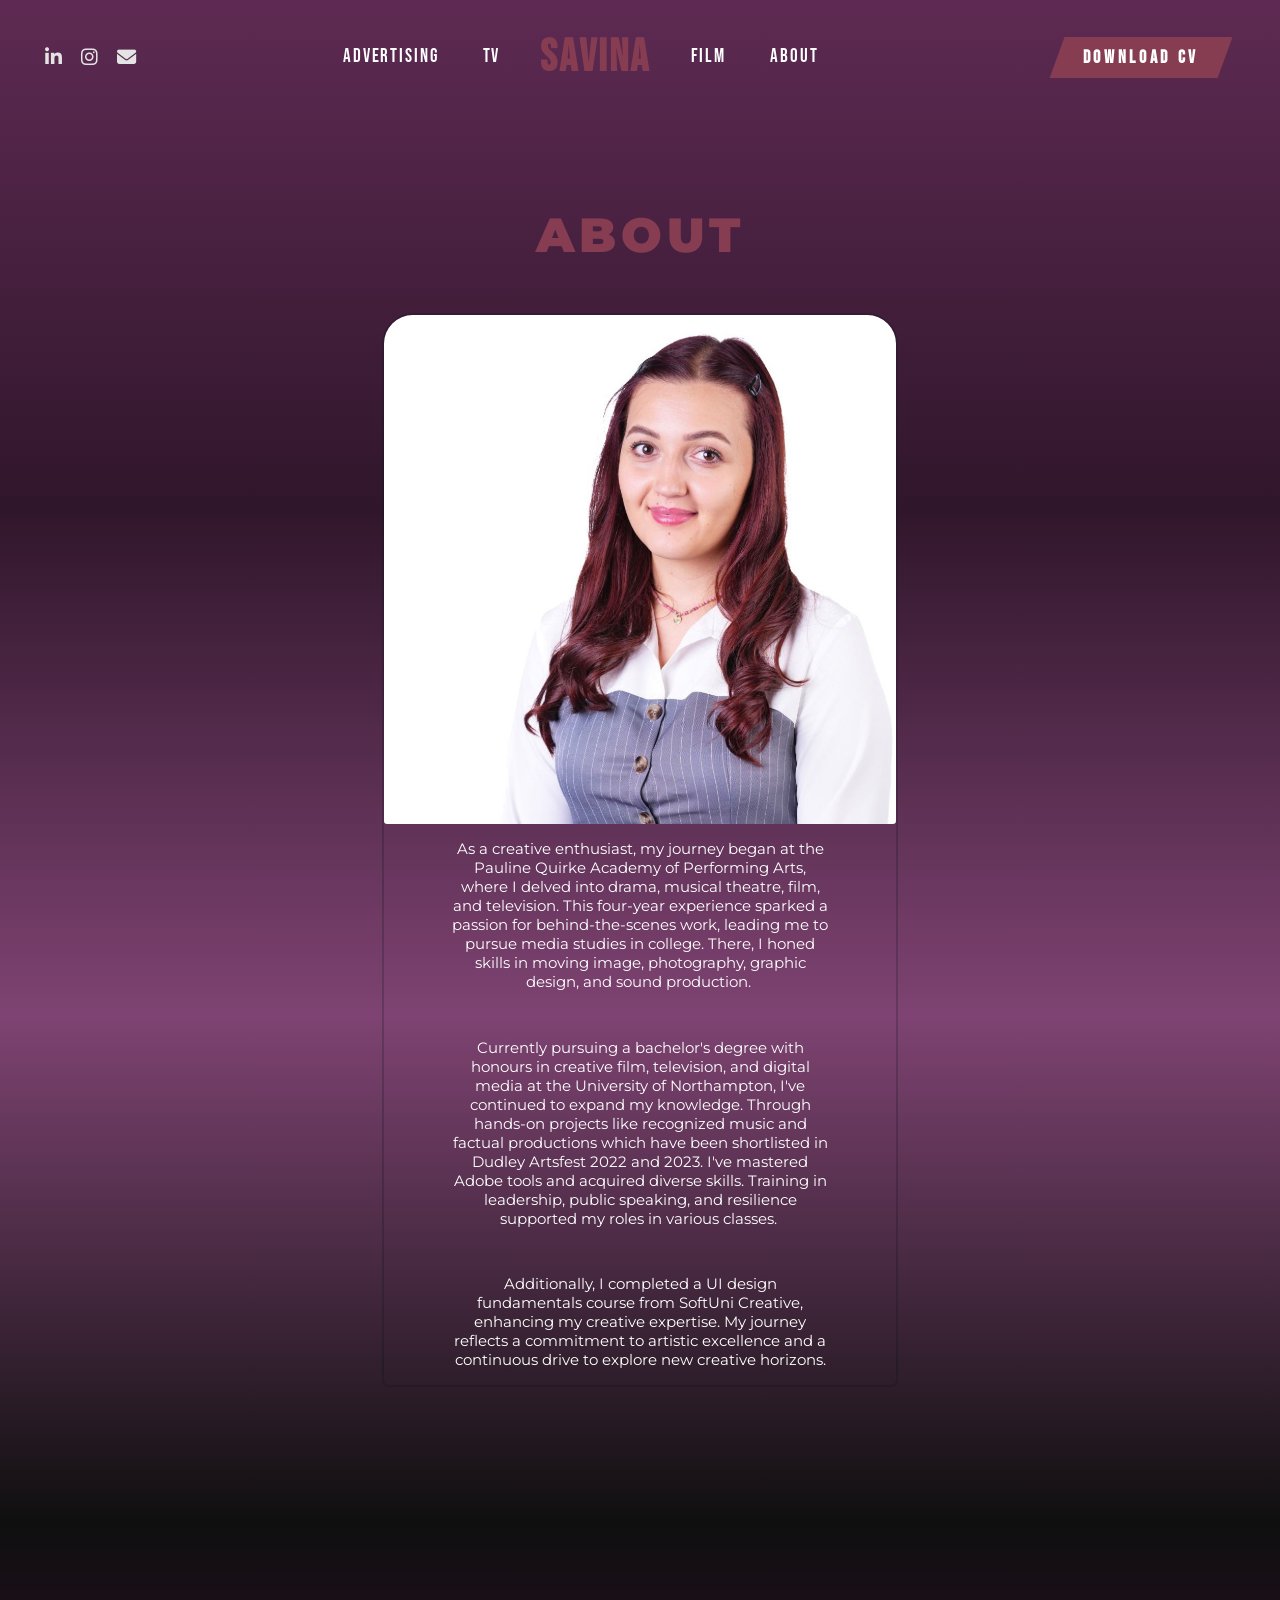
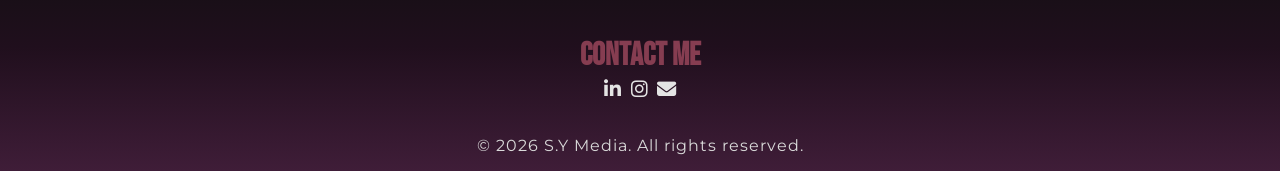
==== commit 0117d401: "added images to bttns and changed get in touch to download cv" ====
--- a/about.html
+++ b/about.html
@@ -25,14 +25,16 @@
             </div>
             <ul>
                 <li><a href="index.html" class="savina-navbar-mobile">Home</a></li>
+                <li><a href="advertising.html" class="underline-anim">Advertising</a></li>
+                <li><a href="tv.html" class="underline-anim">tv</a></li>
+                <li class="hide-mobile"><a href="index.html" class="savina-navbar">Savina</a></li>
                 <li><a href="film.html" class="underline-anim">Film</a></li>
-                <li><a href="advertising.html" class="underline-anim">Advertising</a></li>
-                <li class="hide-mobile"><a href="index.html" class="savina-navbar">Savina</a></li>
-                <li><a href="videography.html" class="underline-anim">videography</a></li>
                 <li><a href="about.html" class="underline-anim">About</a></li>
             </ul>
-            <div class="get-in-touch">
-                <a href="mailto:savina.yona@gmail.com">get in touch</a>
+            <div class="cv">
+                <a href="assets/Savina Yonashkova CV Production Manager.pdf" download="assets/Savina Yonashkova CV Production Manager.pdf">
+                    Download CV
+                </a>
             </div>
         </nav>
 
@@ -65,7 +67,7 @@
                         to explore new creative horizons.
                     </p>
                 </div>
-                <img src="./assets/image-1.jpg" alt="Savina Yonashkova">
+                <img src="./assets/imgs/about-img.jpg" alt="Savina Yonashkova">
             </div>
         </header>
     </div>
--- a/style.css
+++ b/style.css
@@ -86,7 +86,7 @@
     align-items: center;
 }
 
-.get-in-touch {
+.cv {
 
     position: relative;
     isolation: isolate;
@@ -98,7 +98,7 @@
     cursor: pointer;
 }
 
-.get-in-touch::before {
+.cv::before {
     content: "";
     position: absolute;
     inset: 0;
@@ -107,11 +107,11 @@
     z-index: 0;
 }
 
-.get-in-touch:hover::before {
+.cv:hover::before {
     background: #7c3b4c;
 }
 
-.get-in-touch a {
+.cv a {
     position: relative;
     color: white;
     z-index: 1;
@@ -275,7 +275,7 @@
 /* Headers without the background video */
 .hero-film,
 .hero-advertising,
-.hero-videography,
+.hero-tv,
 .hero-about {
     background: linear-gradient(180deg, #5e2a53, #30162b, #7e4372, #0f0f0f);
     height: min-content;
@@ -283,7 +283,7 @@
 
 .film,
 .advertising,
-.videography,
+.tv,
 .about {
     display: flex;
     flex-direction: column;
@@ -296,7 +296,7 @@
 
 .film h1,
 .advertising h1,
-.videography h1,
+.tv h1,
 .about h1 {
     font-family: "Montserrat", sans-serif;
     font-size: 3em;
@@ -319,7 +319,7 @@
     box-sizing: border-box;
 }
 
-.videography div {
+.tv div {
     display: flex;
     margin-top: 3%;
     align-items: center;
@@ -328,7 +328,7 @@
 
 .film iframe,
 .advertising iframe,
-.videography iframe {
+.tv iframe {
     width: 100%;
     aspect-ratio: 16 / 9;
     border-radius: 1em;
@@ -341,6 +341,7 @@
 .about-container {
     display: flex;
 
+    max-width: 50rem;
     width: 40%;
     margin: 3em 0;
     border: 2px solid #09111436;
@@ -726,11 +727,11 @@
 @media (max-width: 900px) {
 
     /* Navbar */
-    .get-in-touch {
+    .cv {
         display: none;
     }
 
-    /* .get-in-touch {
+    /* .cv {
         position: absolute;
         top: -2.5%;
         right: -10%;
@@ -739,7 +740,7 @@
         width: 6.5em;
     }
 
-    .get-in-touch a {
+    .cv a {
         font-size: .9em;
     } */
 
@@ -757,8 +758,7 @@
     }
 
     nav {
-
-        position: fixed;
+        position: absolute;
         flex-direction: column;
         align-items: flex-start;
         justify-content: center;
@@ -805,7 +805,7 @@
     /* BURGER ICON */
     .expand-nav,
     .retract-nav {
-        position: fixed;
+        position: absolute;
         top: 1.5rem;
         left: 1.5rem;
         height: 2em;
@@ -850,14 +850,14 @@
     /* Headers without the background video */
     .film,
     .advertising,
-    .videography,
+    .tv,
     .about {
         margin: 40% 0;
     }
 
     .film h1,
     .advertising h1,
-    .videography h1,
+    .tv h1,
     .about h1 {
         font-size: 2em;
     }
@@ -870,7 +870,7 @@
         grid-template-columns: 1fr;
     }
 
-    .videography iframe {
+    .tv iframe {
         margin-top: 1em;
         width: 100%;
         height: 100%;
@@ -931,6 +931,7 @@
 
     /* About */
     .about-container {
+        max-width: 30rem;
         width: 80%;
     }
 
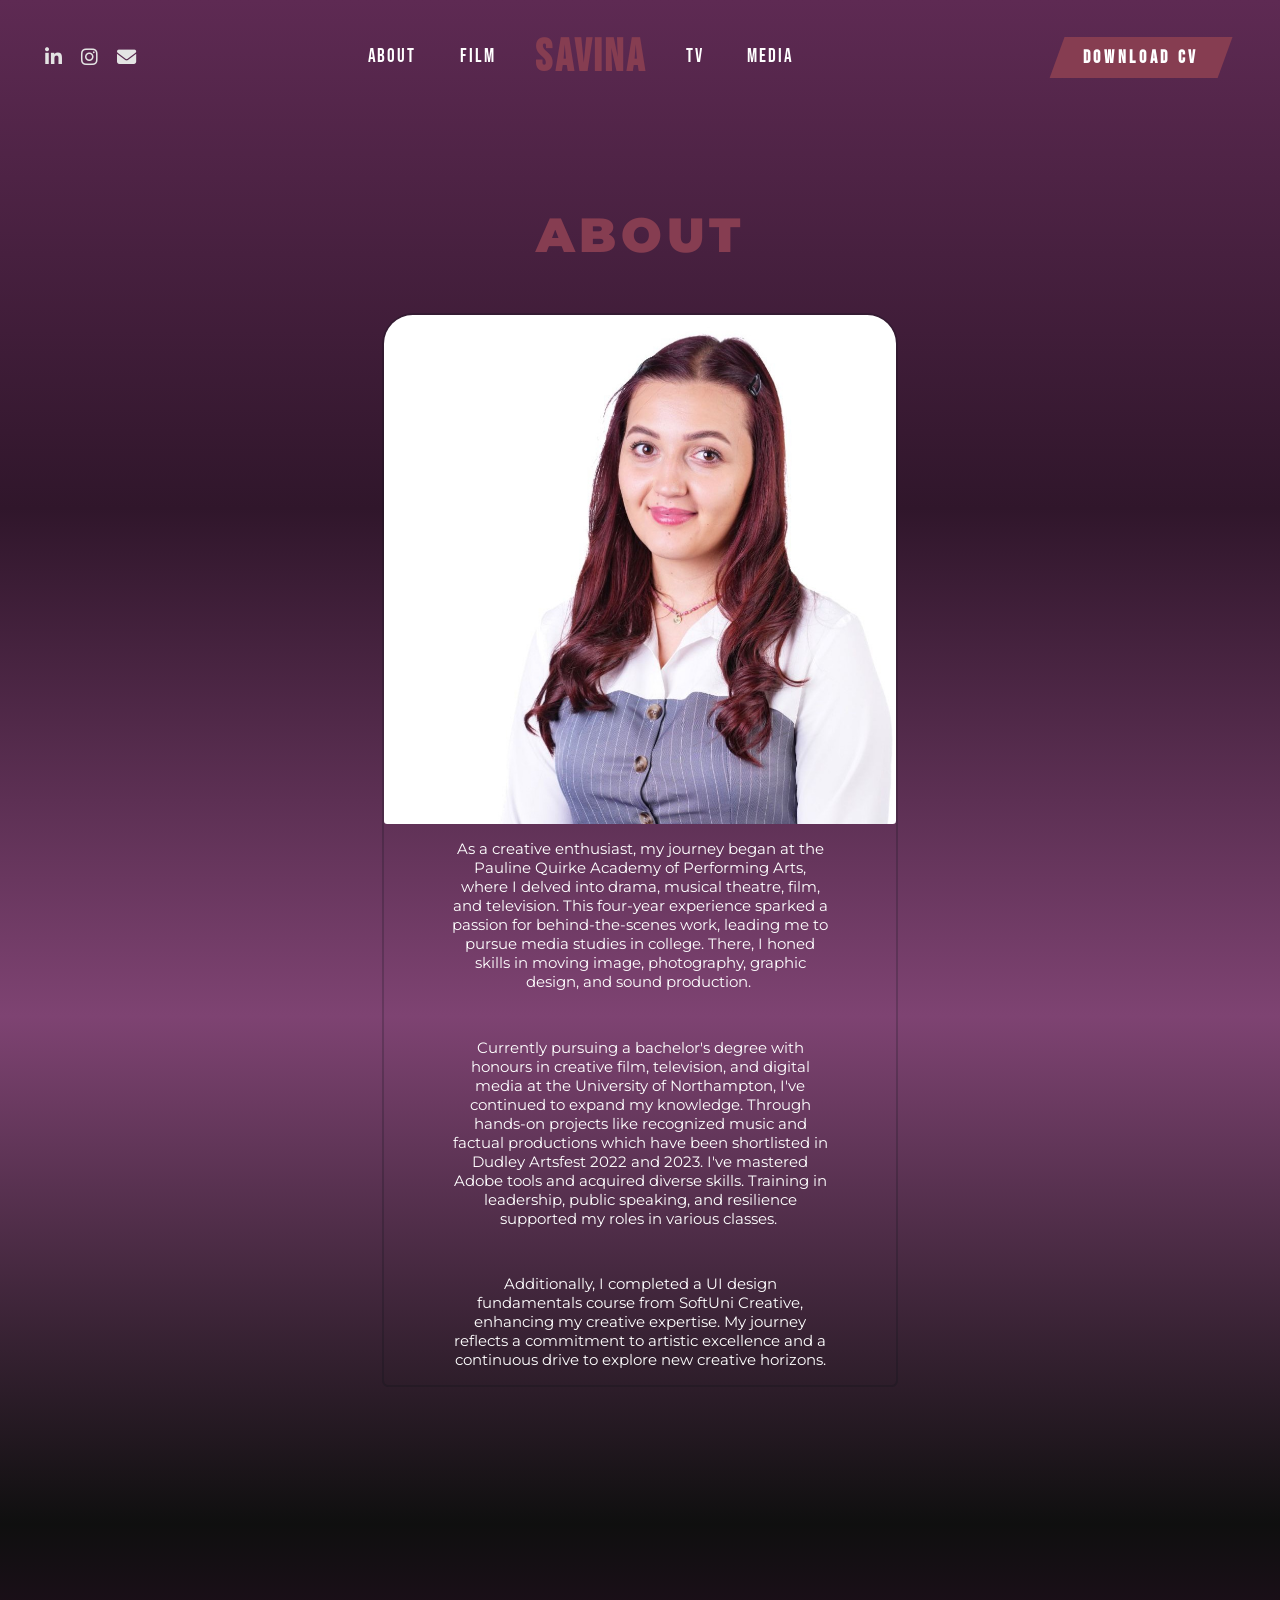
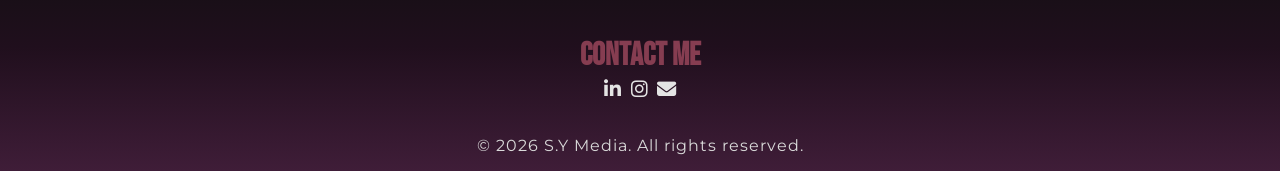
==== commit 2b18ffb5: "." ====
--- a/about.html
+++ b/about.html
@@ -25,11 +25,11 @@
             </div>
             <ul>
                 <li><a href="index.html" class="savina-navbar-mobile">Home</a></li>
-                <li><a href="advertising.html" class="underline-anim">Advertising</a></li>
+                <li><a href="about.html" class="underline-anim">About</a></li>
+                <li><a href="film.html" class="underline-anim">Film</a></li>
+                <li class="hide-mobile"><a href="index.html" class="savina-navbar">Savina</a></li>
                 <li><a href="tv.html" class="underline-anim">tv</a></li>
-                <li class="hide-mobile"><a href="index.html" class="savina-navbar">Savina</a></li>
-                <li><a href="film.html" class="underline-anim">Film</a></li>
-                <li><a href="about.html" class="underline-anim">About</a></li>
+                <li><a href="media.html" class="underline-anim">media</a></li>
             </ul>
             <div class="cv">
                 <a href="assets/Savina Yonashkova CV Production Manager.pdf" download="assets/Savina Yonashkova CV Production Manager.pdf">
--- a/style.css
+++ b/style.css
@@ -25,6 +25,13 @@
     position: relative;
     height: 100vh;
     overflow: hidden;
+}
+
+.hero::after {
+    content: "";
+    position: absolute;
+    inset: 0;
+    background: rgba(0, 0, 0, 0.562);
 }
 
 #bg-video {
@@ -274,7 +281,7 @@
 
 /* Headers without the background video */
 .hero-film,
-.hero-advertising,
+.hero-media,
 .hero-tv,
 .hero-about {
     background: linear-gradient(180deg, #5e2a53, #30162b, #7e4372, #0f0f0f);
@@ -282,7 +289,7 @@
 }
 
 .film,
-.advertising,
+.media,
 .tv,
 .about {
     display: flex;
@@ -295,7 +302,7 @@
 }
 
 .film h1,
-.advertising h1,
+.media h1,
 .tv h1,
 .about h1 {
     font-family: "Montserrat", sans-serif;
@@ -307,7 +314,7 @@
 }
 
 .film div,
-.advertising div {
+.media div {
     width: 50%;
     margin: 3% auto 0;
 
@@ -327,7 +334,7 @@
 }
 
 .film iframe,
-.advertising iframe,
+.media iframe,
 .tv iframe {
     width: 100%;
     aspect-ratio: 16 / 9;
@@ -849,21 +856,21 @@
 
     /* Headers without the background video */
     .film,
-    .advertising,
+    .media,
     .tv,
     .about {
         margin: 40% 0;
     }
 
     .film h1,
-    .advertising h1,
+    .media h1,
     .tv h1,
     .about h1 {
         font-size: 2em;
     }
 
     .film div,
-    .advertising div {
+    .media div {
         width: 100%;
         margin: 5% 0;
 
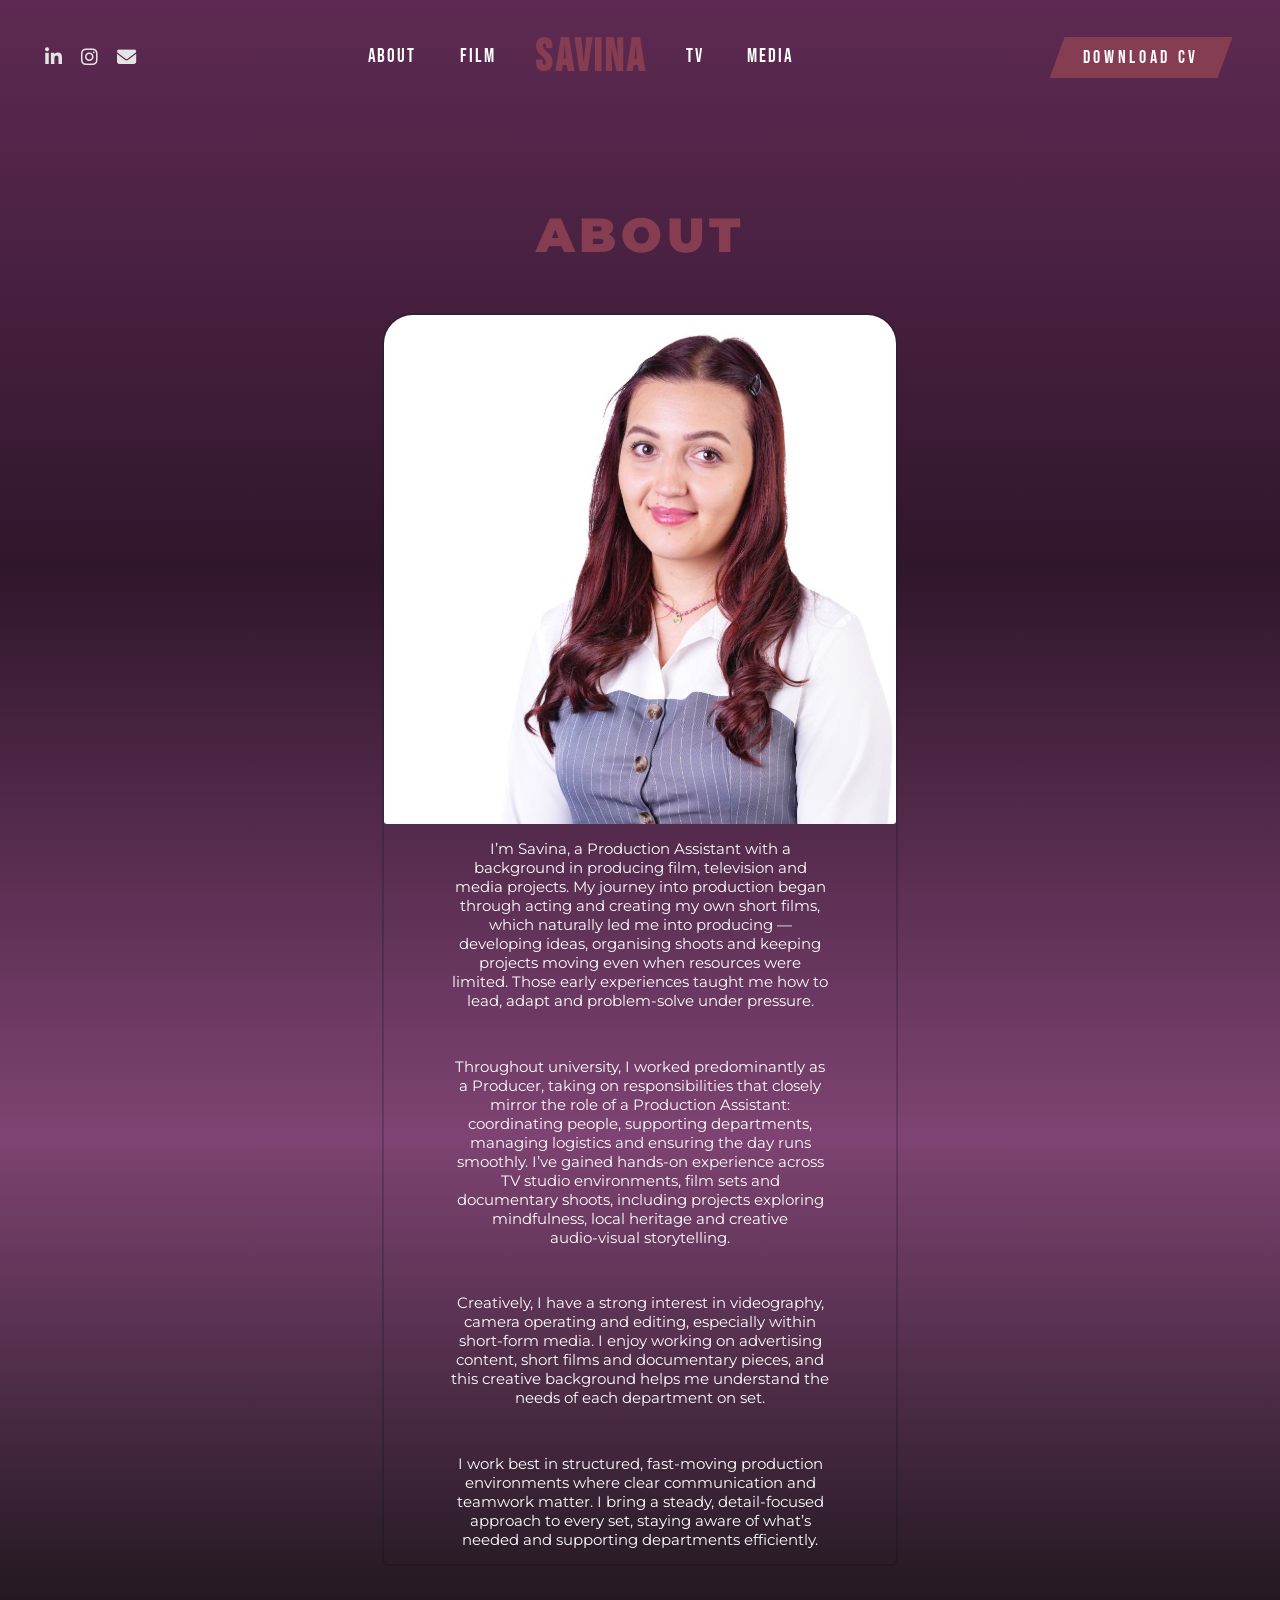
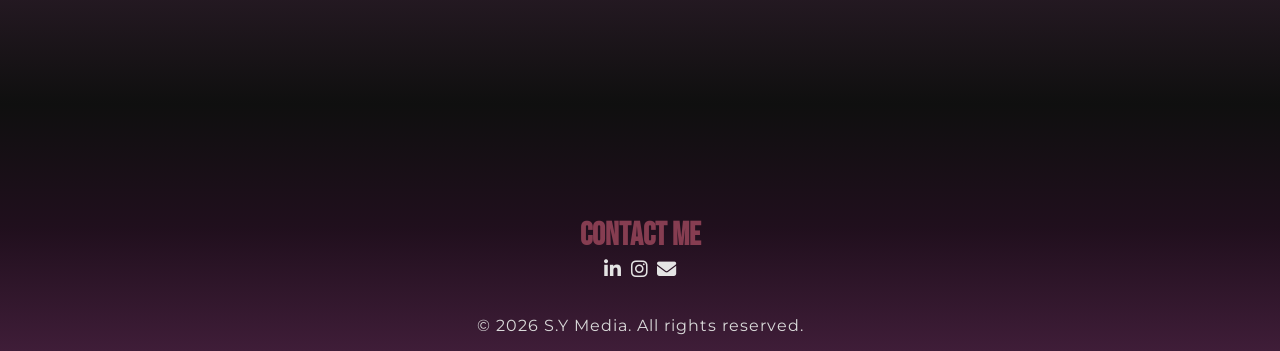
==== commit dba6267a: "changed some layouts and added descriptions below videos" ====
--- a/about.html
+++ b/about.html
@@ -32,7 +32,8 @@
                 <li><a href="media.html" class="underline-anim">media</a></li>
             </ul>
             <div class="cv">
-                <a href="assets/Savina Yonashkova CV Production Manager.pdf" download="assets/Savina Yonashkova CV Production Manager.pdf">
+                <a href="assets/Savina Yonashkova CV Production Manager.pdf"
+                    download="assets/Savina Yonashkova CV Production Manager.pdf">
                     Download CV
                 </a>
             </div>
@@ -43,28 +44,28 @@
             <div class="about-container">
                 <div class="about-writing">
                     <p>
-                        As a creative enthusiast, my journey began at the Pauline Quirke Academy of Performing Arts,
-                        where I
-                        delved into drama, musical theatre, film, and television. This four-year experience sparked a
-                        passion for behind-the-scenes work, leading me to pursue media studies in college. There, I
-                        honed
-                        skills in moving image, photography, graphic design, and sound production. 
+                        I’m Savina, a Production Assistant with a background in producing film, television and media
+                        projects. My journey into production began through acting and creating my own short films, which
+                        naturally led me into producing — developing ideas, organising shoots and keeping projects
+                        moving even when resources were limited. Those early experiences taught me how to lead, adapt
+                        and problem‑solve under pressure.
                     </p>
                     <p>
-                        Currently pursuing a bachelor's degree with honours in creative film, television, and digital
-                        media
-                        at the University of Northampton, I've continued to expand my knowledge. Through hands-on
-                        projects
-                        like recognized music and factual productions which have been shortlisted in Dudley Artsfest
-                        2022
-                        and 2023. I've mastered Adobe tools and acquired diverse skills. Training in leadership, public
-                        speaking, and resilience supported my roles in various classes. 
+                        Throughout university, I worked predominantly as a Producer, taking on responsibilities that
+                        closely mirror the role of a Production Assistant: coordinating people, supporting departments,
+                        managing logistics and ensuring the day runs smoothly. I’ve gained hands‑on experience across TV
+                        studio environments, film sets and documentary shoots, including projects exploring mindfulness,
+                        local heritage and creative audio‑visual storytelling.
                     </p>
                     <p>
-                        Additionally, I completed a UI design fundamentals course from SoftUni Creative, enhancing my
-                        creative expertise. My journey reflects a commitment to artistic excellence and a continuous
-                        drive
-                        to explore new creative horizons.
+                        Creatively, I have a strong interest in videography, camera operating and editing, especially
+                        within short‑form media. I enjoy working on advertising content, short films and documentary
+                        pieces, and this creative background helps me understand the needs of each department on set.
+                    </p>
+                    <p>
+                        I work best in structured, fast‑moving production environments where clear communication and
+                        teamwork matter. I bring a steady, detail‑focused approach to every set, staying aware of what’s
+                        needed and supporting departments efficiently.
                     </p>
                 </div>
                 <img src="./assets/imgs/about-img.jpg" alt="Savina Yonashkova">
--- a/style.css
+++ b/style.css
@@ -122,6 +122,7 @@
     position: relative;
     color: white;
     z-index: 1;
+    font-weight: 500;
 }
 
 .savina-navbar {
@@ -314,23 +315,15 @@
 }
 
 .film div,
-.media div {
-    width: 50%;
-    margin: 3% auto 0;
-
-    display: grid;
-    grid-template-columns: repeat(auto-fit, minmax(280px, 1fr));
-    gap: 3em;
-
-    padding: 0 1rem;
-    box-sizing: border-box;
-}
-
+.media div,
 .tv div {
     display: flex;
     margin-top: 3%;
-    align-items: center;
-    justify-content: center;
+    max-width: 50rem;
+    width: 80%;
+    align-items: center;
+    justify-content: center;
+    flex-direction: column;
 }
 
 .film iframe,
@@ -342,6 +335,7 @@
     cursor: pointer;
     border: none;
 }
+
 
 
 /* About */
@@ -367,6 +361,9 @@
     justify-content: center;
 }
 
+.film div p,
+.media div p,
+.tv div p,
 .about-writing p {
     font-family: "Montserrat", sans-serif;
     text-align: center;
@@ -376,6 +373,13 @@
     font-size: clamp(.9em, 1.2vw, 1.15em);
     font-weight: 400;
     max-width: 800px;
+}
+
+.film div p,
+.media div p,
+.tv div p {
+    margin: 2em 0;
+    margin-bottom: 20%;
 }
 
 
@@ -539,20 +543,47 @@
 
 
 /* Work Title */
-.work-title {
-    margin-top: 5em;
+.work-title,
+.showreel-title {
+    margin-top: 3em;
     display: flex;
     flex-direction: row;
     justify-content: center;
     align-items: center;
     font-size: 1.5em;
     gap: .2em;
-}
-
+    margin-bottom: 1em;
+}
+
+.showreel-title {
+    gap: .1em;
+}
+
+.showreel {
+    margin: 1em 0;
+    margin-bottom: 8em;
+    display: flex;
+    flex-direction: column;
+    align-items: center;
+    justify-content: center;
+}
+
+.showreel iframe,
+#aside-card iframe {
+    max-width: 50rem;
+    width: 40%;
+    aspect-ratio: 16 / 9;
+    border-radius: 1em;
+    cursor: pointer;
+    border: none;
+}
+
+.showreel h1:nth-child(1),
 .work-title h1:nth-child(1) {
     color: #ececec;
 }
 
+.showreel h1:nth-child(2),
 .work-title h1:nth-child(2) {
     color: var(--accent-color);
 }
@@ -735,21 +766,18 @@
 
     /* Navbar */
     .cv {
-        display: none;
-    }
-
-    /* .cv {
         position: absolute;
         top: -2.5%;
-        right: -10%;
+        right: -5%;
 
         z-index: -1;
         width: 6.5em;
     }
 
     .cv a {
-        font-size: .9em;
-    } */
+        font-size: .8em;
+        font-weight: 400;
+    }
 
     .retract-nav {
         display: none;
@@ -871,10 +899,8 @@
 
     .film div,
     .media div {
-        width: 100%;
+        width: 80%;
         margin: 5% 0;
-
-        grid-template-columns: 1fr;
     }
 
     .tv iframe {
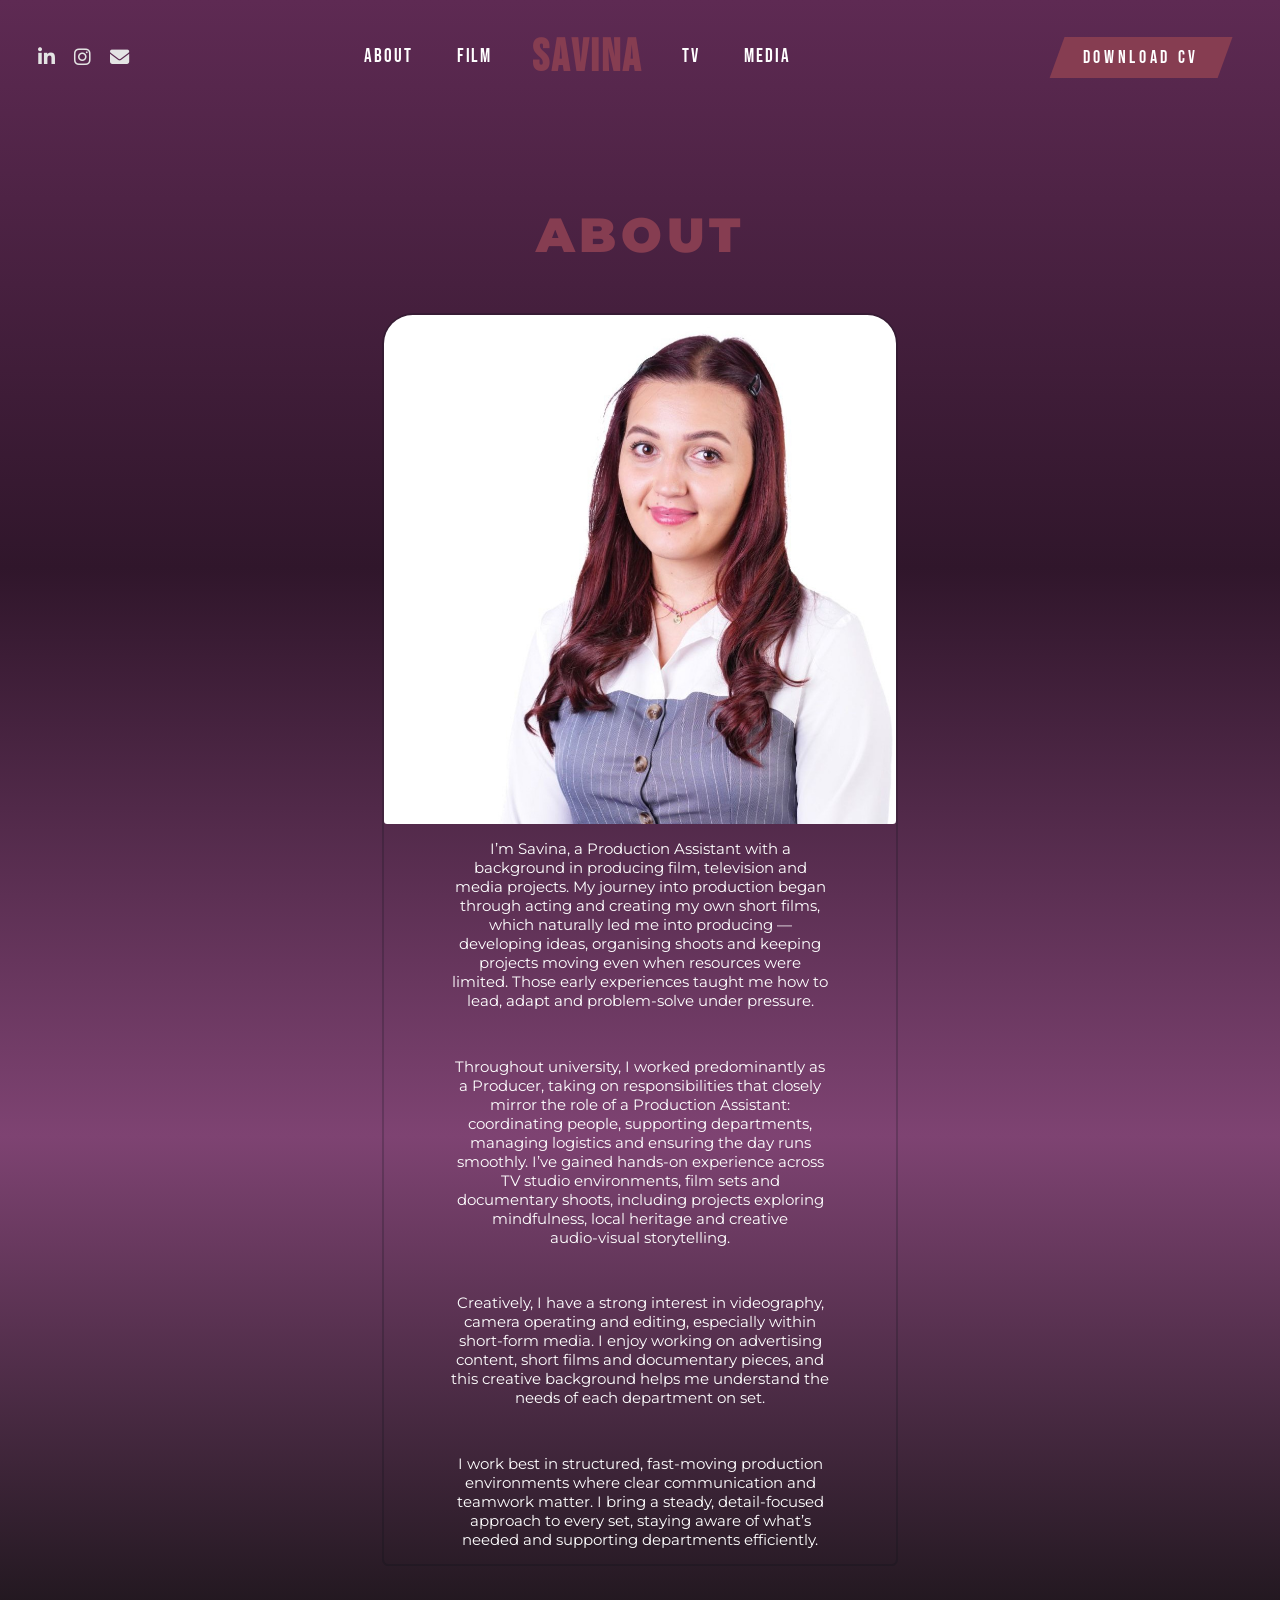
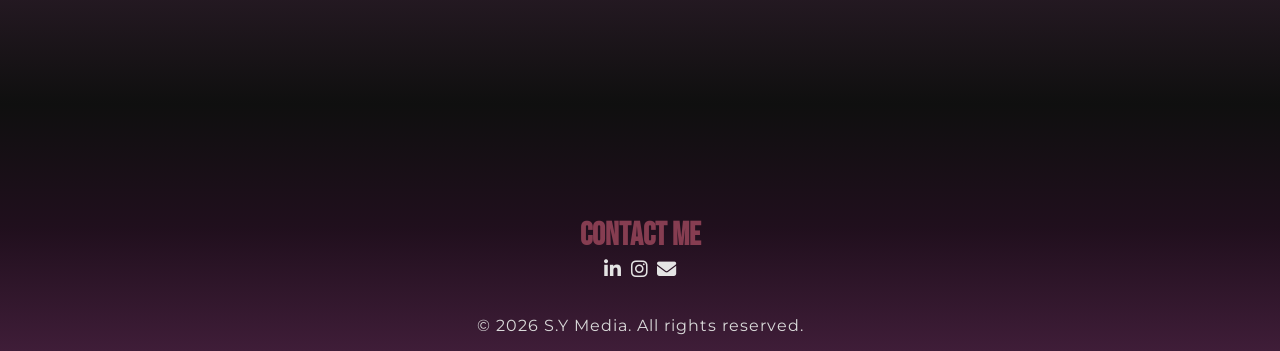
==== commit 2be941f4: "fixed mobile navbar covering iframe issue" ====
--- a/about.html
+++ b/about.html
@@ -13,8 +13,8 @@
 <body>
 
     <div class="hero-about">
+        <a class="expand-nav"></a>
         <nav>
-            <a class="expand-nav"></a>
             <a class="retract-nav"></a>
             <div class="icons">
                 <a href="https://www.linkedin.com/in/savina-y/" target="_blank"><i
--- a/style.css
+++ b/style.css
@@ -336,6 +336,9 @@
     border: none;
 }
 
+.tv iframe {
+    width: 75%;
+}
 
 
 /* About */
@@ -428,11 +431,13 @@
     font-weight: 400;
 }
 
-#aside-card video {
-    width: 30em;
+aside iframe {
+    max-width: 50rem;
+    width: 65%;
+    aspect-ratio: 16 / 9;
     border-radius: 1em;
-    margin-left: 3em;
     cursor: pointer;
+    border: none;
 }
 
 .ad-bttn {
@@ -568,8 +573,7 @@
     justify-content: center;
 }
 
-.showreel iframe,
-#aside-card iframe {
+.showreel iframe {
     max-width: 50rem;
     width: 40%;
     aspect-ratio: 16 / 9;
@@ -761,6 +765,7 @@
 
 
 
+
 /* Mobile */
 @media (max-width: 900px) {
 
@@ -770,7 +775,7 @@
         top: -2.5%;
         right: -5%;
 
-        z-index: -1;
+        pointer-events: auto;
         width: 6.5em;
     }
 
@@ -793,6 +798,7 @@
     }
 
     nav {
+        pointer-events: none;
         position: absolute;
         flex-direction: column;
         align-items: flex-start;
@@ -806,6 +812,7 @@
         position: absolute;
         inset: 0;
         background-color: #36151eee;
+        z-index: 1;
 
         transform: translateX(-100%);
         transition: transform 0.4s ease-in-out;
@@ -829,6 +836,9 @@
         transform: translateX(0);
     }
 
+    nav.open {
+        pointer-events: auto;
+    }
     nav.open ul {
         transform: translateX(0);
     }
@@ -845,6 +855,7 @@
         left: 1.5rem;
         height: 2em;
         width: 2.5em;
+        z-index: 2000;
         border-top: .35em solid white;
         border-bottom: .35em solid white;
     }
@@ -897,11 +908,15 @@
         font-size: 2em;
     }
 
+    .showreel iframe,
     .film div,
     .media div {
         width: 80%;
         margin: 5% 0;
     }
+    .showreel iframe{
+        margin: 0;
+    }
 
     .tv iframe {
         margin-top: 1em;
@@ -912,7 +927,6 @@
 
 
     /* Aside */
-
     #aside-card {
         width: 100%;
         grid-template-columns: 1fr;
@@ -926,15 +940,6 @@
         width: 90%;
     }
 
-    #aside-card video {
-        width: 100%;
-        max-width: 22rem;
-        height: auto;
-        margin: 0 auto;
-        display: block;
-        border-radius: 1em;
-    }
-
     .ad-bttn {
         position: absolute;
         top: 0;
@@ -1000,7 +1005,8 @@
         width: 80%;
         grid-template-columns: 1fr;
         gap: 3rem;
-        margin: 4em 0em;
+        margin: 1em 0em;
+        margin-bottom: 3em;
     }
 
 
